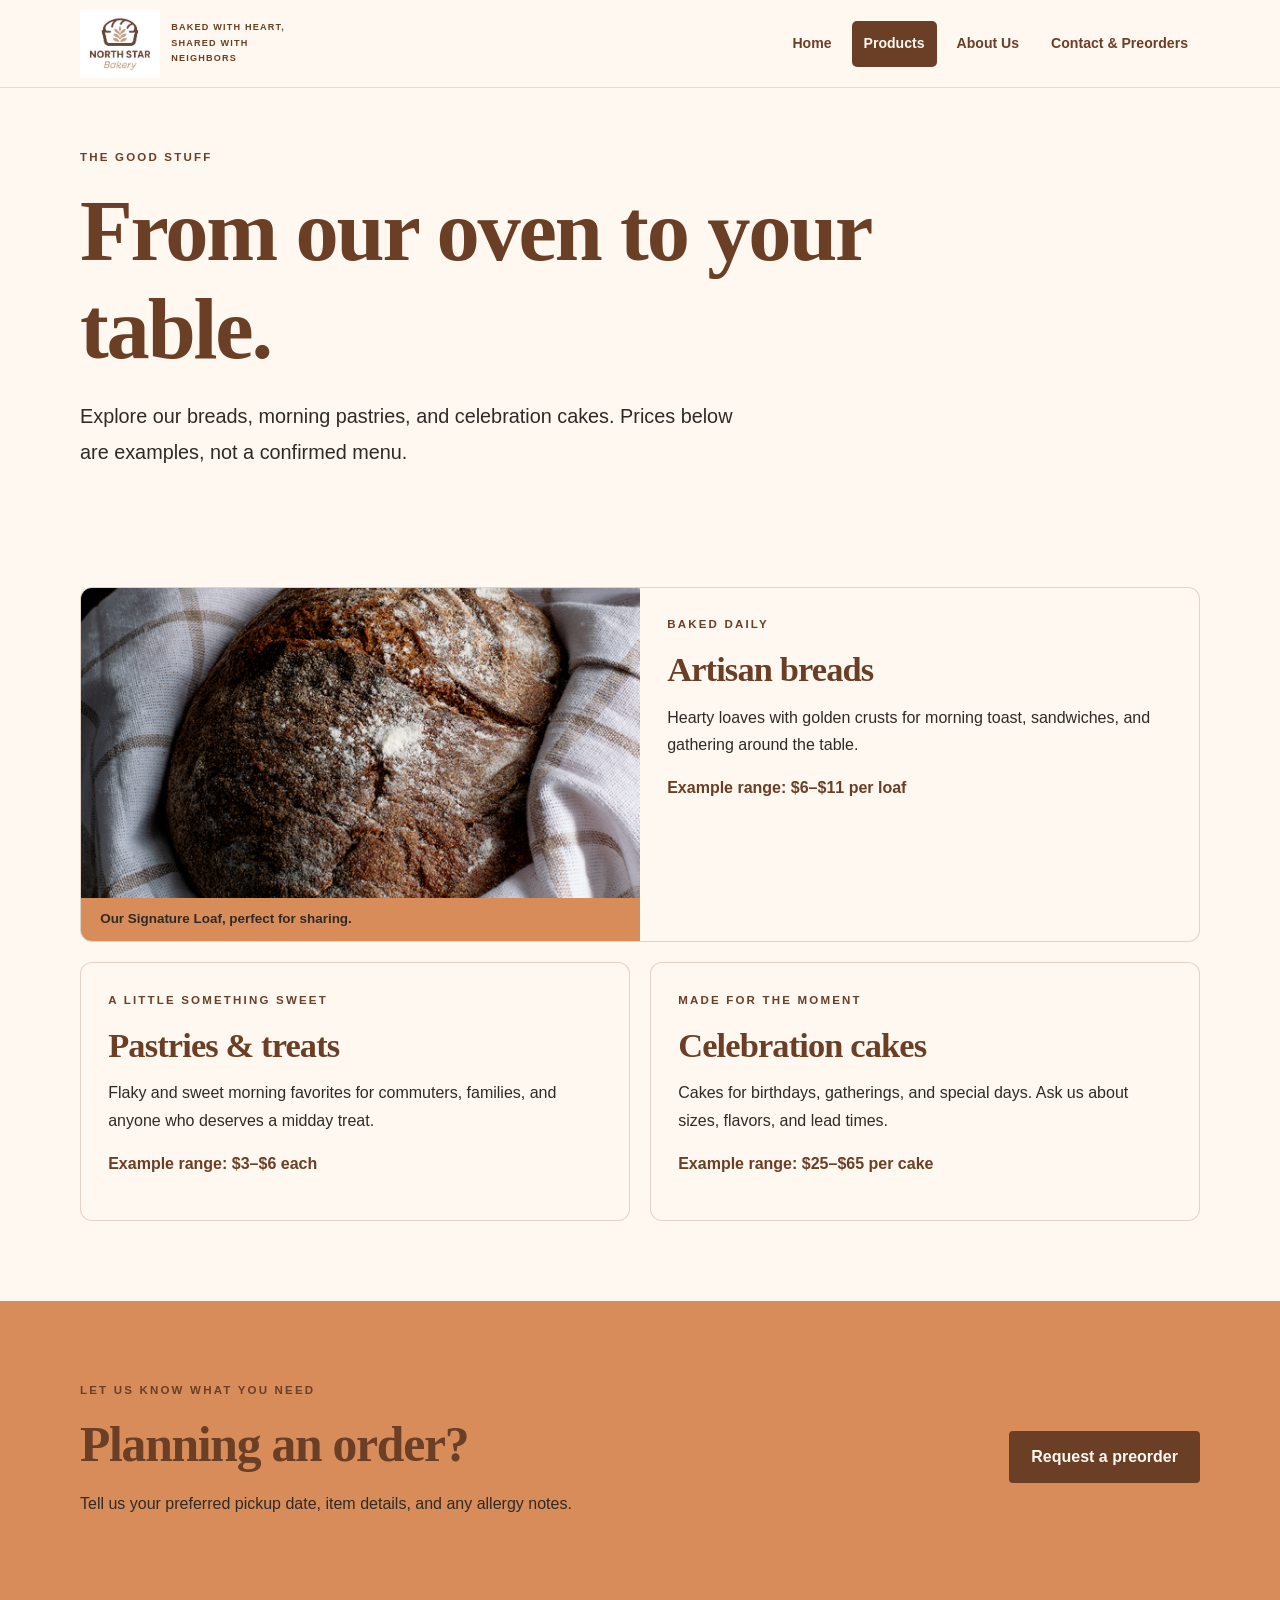
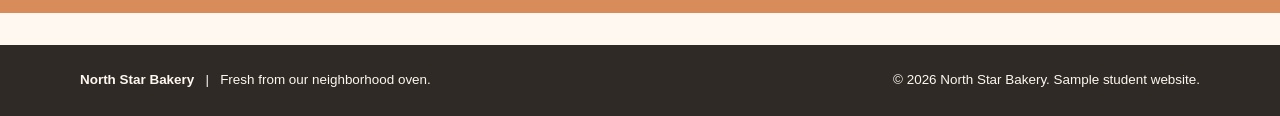
==== products.html @ dd18f6bc "Add files via upload" ====
<!DOCTYPE html>
<html lang="en">
<head>
  <meta charset="UTF-8">
  <meta name="viewport" content="width=device-width, initial-scale=1.0">
  <meta name="description" content="Explore handmade bread, pastries, and celebration cakes at North Star Bakery.">
  <title>Our Products | North Star Bakery</title>
  <link rel="stylesheet" href="styles.css">
</head>
<body>
  <a class="skip-link" href="#main-content">Skip to main content</a>
  <header class="site-header">
    <div class="shell header-inner">
      <a class="brand" href="index.html" aria-label="North Star Bakery home">
        <img src="media/bakery-logo_c.png" alt="North Star Bakery logo" width="88" height="75">
        <span class="brand-caption">BAKED WITH HEART, SHARED WITH NEIGHBORS</span>
      </a>
      <nav aria-label="Main navigation">
        <ul class="nav-list">
          <li><a href="index.html">Home</a></li>
          <li><a href="products.html" aria-current="page">Products</a></li>
          <li><a href="about.html">About Us</a></li>
          <li><a href="contact.html">Contact &amp; Preorders</a></li>
        </ul>
      </nav>
    </div>
  </header>
  <main id="main-content">
    <section class="page-hero shell">
      <p class="eyebrow">THE GOOD STUFF</p>
      <h1>From our oven to your table.</h1>
      <p class="lead narrow">Explore our breads, morning pastries, and celebration cakes. Prices below are examples, not a confirmed menu.</p>
    </section>

    <section class="section shell" aria-labelledby="products-heading">
      <h2 class="visually-hidden" id="products-heading">Bakery product categories</h2>
      <div class="product-grid">
        <article class="product-card product-feature" aria-labelledby="bread-heading">
          <figure>
            <img src="media/bakery-signature-loaf_c.png" alt="Round rustic Signature Loaf with a flour-dusted crust resting on a linen towel" width="1200" height="1200">
            <figcaption>Our Signature Loaf, perfect for sharing.</figcaption>
          </figure>
          <div class="product-content">
            <p class="eyebrow">BAKED DAILY</p>
            <h3 id="bread-heading">Artisan breads</h3>
            <p>Hearty loaves with golden crusts for morning toast, sandwiches, and gathering around the table.</p>
            <p class="price">Example range: $6–$11 per loaf</p>
          </div>
        </article>
        <article class="product-card" aria-labelledby="pastry-heading">
          <div class="product-content">
            <p class="eyebrow">A LITTLE SOMETHING SWEET</p>
            <h3 id="pastry-heading">Pastries &amp; treats</h3>
            <p>Flaky and sweet morning favorites for commuters, families, and anyone who deserves a midday treat.</p>
            <p class="price">Example range: $3–$6 each</p>
          </div>
        </article>
        <article class="product-card" aria-labelledby="cake-heading">
          <div class="product-content">
            <p class="eyebrow">MADE FOR THE MOMENT</p>
            <h3 id="cake-heading">Celebration cakes</h3>
            <p>Cakes for birthdays, gatherings, and special days. Ask us about sizes, flavors, and lead times.</p>
            <p class="price">Example range: $25–$65 per cake</p>
          </div>
        </article>
      </div>
    </section>

    <section class="section section-tint" aria-labelledby="orders-heading">
      <div class="shell callout-layout">
        <div>
          <p class="eyebrow">LET US KNOW WHAT YOU NEED</p>
          <h2 id="orders-heading">Planning an order?</h2>
          <p>Tell us your preferred pickup date, item details, and any allergy notes.</p>
        </div>
        <a class="button" href="contact.html">Request a preorder</a>
      </div>
    </section>
  </main>
  <footer class="site-footer">
    <div class="shell footer-inner">
      <p><strong>North Star Bakery</strong> &nbsp; | &nbsp; Fresh from our neighborhood oven.</p>
      <p>&copy; 2026 North Star Bakery. Sample student website.</p>
    </div>
  </footer>
</body>
</html>
---- styles.css ----
/* North Star Bakery: Touchstone 3 visual design system */
:root {
  --cream: #FFF8F0;
  --brown: #6B3E26;
  --peach: #D88C5A;
  --charcoal: #2F2A26;
  --sans: Arial, sans-serif;
  --serif: Georgia, serif;
}
*, *::before, *::after { box-sizing: border-box; }
html { scroll-behavior: smooth; }
body { margin: 0; background: var(--cream); color: var(--charcoal); font-family: var(--sans); font-size: 1rem; line-height: 1.7; }
img, video { display: block; max-width: 100%; }
a { color: var(--brown); }
a:hover { text-decoration-thickness: 2px; }
button, input, textarea { font: inherit; }
h1, h2, h3, p, figure { margin-top: 0; }
h1, h2, h3 { font-family: var(--serif); font-weight: 700; line-height: 1.13; letter-spacing: -.025em; }
h1 { font-size: clamp(2.65rem, 8vw, 5.4rem); margin-bottom: 1.3rem; }
h2 { font-size: clamp(2rem, 5vw, 3.1rem); margin-bottom: 1.1rem; }
h3 { font-size: clamp(1.45rem, 3vw, 2.15rem); margin-bottom: .9rem; }
p { margin-bottom: 1rem; }
.shell { width: min(1120px, calc(100% - 2.5rem)); margin-inline: auto; }
.skip-link { position: absolute; top: -100px; left: 1rem; z-index: 10; background: var(--brown); color: var(--cream); padding: .65rem 1rem; }
.skip-link:focus { top: 1rem; }
:focus-visible { outline: 3px solid var(--brown); outline-offset: 4px; }
.visually-hidden { position: absolute; width: 1px; height: 1px; padding: 0; margin: -1px; overflow: hidden; clip: rect(0,0,0,0); white-space: nowrap; border: 0; }
.site-header { border-bottom: 1px solid rgba(107,62,38,.15); }
.header-inner { display: flex; flex-direction: column; align-items: center; padding-block: .6rem 1rem; gap: .6rem; }
.brand { display: flex; align-items: center; flex-direction: column; gap: .15rem; text-decoration: none; color: var(--brown); text-align: center; }
.brand img { width: 88px; height: auto; }
.brand-caption { font-size: .57rem; font-weight: 700; letter-spacing: .13em; }
.nav-list { list-style: none; padding: 0; margin: 0; display: flex; flex-wrap: wrap; justify-content: center; gap: .15rem .5rem; }
.nav-list a { display: block; border-radius: 5px; padding: .55rem .6rem; font-weight: 700; font-size: .88rem; text-decoration: none; white-space: nowrap; }
.nav-list a:hover, .nav-list a[aria-current="page"] { background: var(--brown); color: var(--cream); }
.eyebrow { color: var(--brown); font-family: var(--sans); font-size: .72rem; font-weight: 800; letter-spacing: .19em; text-transform: uppercase; margin-bottom: 1rem; }
.lead { font-size: clamp(1.06rem, 2.3vw, 1.24rem); line-height: 1.8; }
.narrow { max-width: 670px; }
.hero { display: flex; flex-direction: column; padding-block: 2.5rem 3rem; gap: 2rem; }
.hero-copy { max-width: 600px; align-self: center; }
.hero h1 { color: var(--brown); }
.hero-photo { display: block; min-width: 0; align-self: stretch; }
.hero-photo img { width: 100%; height: 340px; object-fit: cover; object-position: center; border-radius: 12px; }
.action-row { display: flex; flex-wrap: wrap; align-items: center; gap: 1.2rem; margin-top: 2rem; }
.button { display: inline-block; border: 2px solid var(--brown); border-radius: 4px; padding: .8rem 1.25rem; color: var(--cream); background: var(--brown); font-weight: 700; line-height: 1.4; text-decoration: none; text-align: center; cursor: pointer; }
.button:hover { background: var(--charcoal); border-color: var(--charcoal); color: var(--cream); }
.button-outline { color: var(--brown); background: transparent; }
.button-outline:hover { color: var(--cream); }
.text-link { color: var(--brown); font-weight: 800; text-underline-offset: 5px; }
.section { padding-block: 3.5rem; }
.section-intro { max-width: 620px; margin-bottom: 2rem; }
.section-tint { background: var(--peach); }
.feature-layout, .story-layout, .callout-layout, .contact-layout, .visit-strip, .values-grid, .product-grid { display: flex; flex-direction: column; gap: 1.75rem; }
.rounded-photo { width: 100%; max-height: 460px; object-fit: cover; border-radius: 12px; }
.feature-copy { align-self: center; }
.feature-copy h3 { color: var(--brown); }
.callout-layout { align-items: flex-start; }
.callout-layout h2 { color: var(--brown); }
.visit-strip { border-bottom: 1px solid rgba(107,62,38,.18); }
.hours-block { padding: 1.2rem 1.5rem; background: var(--peach); border-radius: 8px; }
.hours-block p { margin-bottom: .25rem; }
.hours-block small { display: block; margin-top: .7rem; font-size: .78rem; }
.page-hero { padding-block: 3.7rem 1.25rem; }
.page-hero h1 { max-width: 820px; color: var(--brown); }
.product-card { border: 1px solid rgba(107,62,38,.2); border-radius: 12px; overflow: hidden; background: var(--cream); }
.product-card figure { margin: 0; }
.product-card img { width: 100%; max-height: 345px; object-fit: cover; }
.product-card figcaption { padding: .65rem 1.2rem; background: var(--peach); font-size: .84rem; font-weight: 700; }
.product-content { padding: 1.7rem; }
.product-content h3 { color: var(--brown); }
.price { font-weight: 800; color: var(--brown); }
.story-layout > div { align-self: center; }
.values-grid article { border-left: 3px solid var(--brown); padding-left: 1.2rem; }
.bakery-video { width: min(100%, 850px); background: var(--charcoal); border-radius: 12px; aspect-ratio: 16 / 9; }
.form-panel { min-width: 0; }
form { display: flex; flex-direction: column; gap: 1.2rem; }
fieldset { min-width: 0; border: 1px solid rgba(107,62,38,.35); border-radius: 8px; padding: 1.2rem; }
legend { color: var(--brown); font-weight: 800; padding-inline: .3rem; }
.form-row { display: flex; flex-direction: column; gap: 1rem; }
.field { margin-bottom: 1rem; }
.field:last-child { margin-bottom: 0; }
label:not(.radio-option), .field-label { display: block; font-weight: 700; color: var(--charcoal); margin-bottom: .4rem; }
input:not([type="radio"]), textarea { display: block; width: 100%; padding: .75rem; border: 1px solid var(--brown); background: var(--cream); border-radius: 5px; color: var(--charcoal); }
textarea { min-height: 110px; resize: vertical; }
.radio-row { display: flex; flex-wrap: wrap; gap: .4rem 1.5rem; }
.radio-option { display: flex; align-items: center; gap: .4rem; cursor: pointer; }
input[type="radio"] { accent-color: var(--brown); }
form .button { align-self: flex-start; }
.muted-note { font-size: .87rem; }
.contact-sidebar { display: flex; flex-direction: column; gap: 1.25rem; }
.info-panel { border-radius: 9px; background: var(--peach); padding: 1.65rem; }
.info-panel h2 { font-size: 1.8rem; }
address { font-style: normal; }
.hours-list { list-style: none; padding: 0; margin: 0 0 1rem; }
.hours-list li { display: flex; justify-content: space-between; flex-wrap: wrap; gap: .3rem 1rem; border-bottom: 1px solid rgba(47,42,38,.2); padding: .6rem 0; }
.site-footer { color: var(--cream); background: var(--charcoal); margin-top: 2rem; }
.footer-inner { display: flex; flex-direction: column; gap: .25rem; justify-content: space-between; padding-block: 1.5rem; }
.footer-inner p { margin: 0; font-size: .84rem; }
@media (min-width: 760px) {
  .shell { width: min(1120px, calc(100% - 4rem)); }
  .header-inner { flex-direction: row; justify-content: space-between; padding-block: .6rem; }
  .brand { flex-direction: row; gap: .7rem; text-align: left; }
  .brand img { width: 80px; }
  .brand-caption { max-width: 125px; }
  .nav-list { justify-content: flex-end; }
  .nav-list a { padding: .7rem .75rem; }
  .hero { flex-direction: row; align-items: center; padding-block: 4.5rem; gap: 3rem; }
  .hero-copy { flex: 1 1 49%; }
  .hero-photo { flex: 1 1 51%; }
  .hero-photo img { height: 465px; }
  .feature-layout, .story-layout { flex-direction: row; align-items: center; gap: 3.5rem; }
  .feature-layout > *, .story-layout > * { flex: 1 1 0; min-width: 0; }
  .feature-layout > img, .story-layout > img { width: 50%; }
  .callout-layout, .visit-strip { flex-direction: row; justify-content: space-between; align-items: center; gap: 3rem; }
  .callout-layout > div { max-width: 680px; }
  .hours-block { flex: 0 0 290px; }
  .product-grid { flex-direction: row; flex-wrap: wrap; gap: 1.25rem; align-items: stretch; }
  .product-card { flex: 1 1 calc(50% - 1.25rem); }
  .product-feature { flex-basis: 100%; display: flex; }
  .product-feature > * { width: 50%; }
  .product-feature figure { display: flex; flex-direction: column; }
  .product-feature img { height: 290px; }
  .values-grid { flex-direction: row; gap: 2rem; }
  .values-grid article { flex: 1 1 0; }
  .contact-layout { flex-direction: row; align-items: flex-start; gap: 2.5rem; }
  .form-panel { flex: 1 1 65%; }
  .contact-sidebar { flex: 1 1 35%; }
  .form-row { flex-direction: row; }
  .form-row .field { flex: 1 1 0; min-width: 0; }
  .footer-inner { flex-direction: row; align-items: center; }
}
@media (min-width: 1080px) {
  .hero-photo img { height: 535px; }
  .product-feature img { height: 310px; }
  .section { padding-block: 5rem; }
}
@media (prefers-reduced-motion: reduce) {
  html { scroll-behavior: auto; }
}
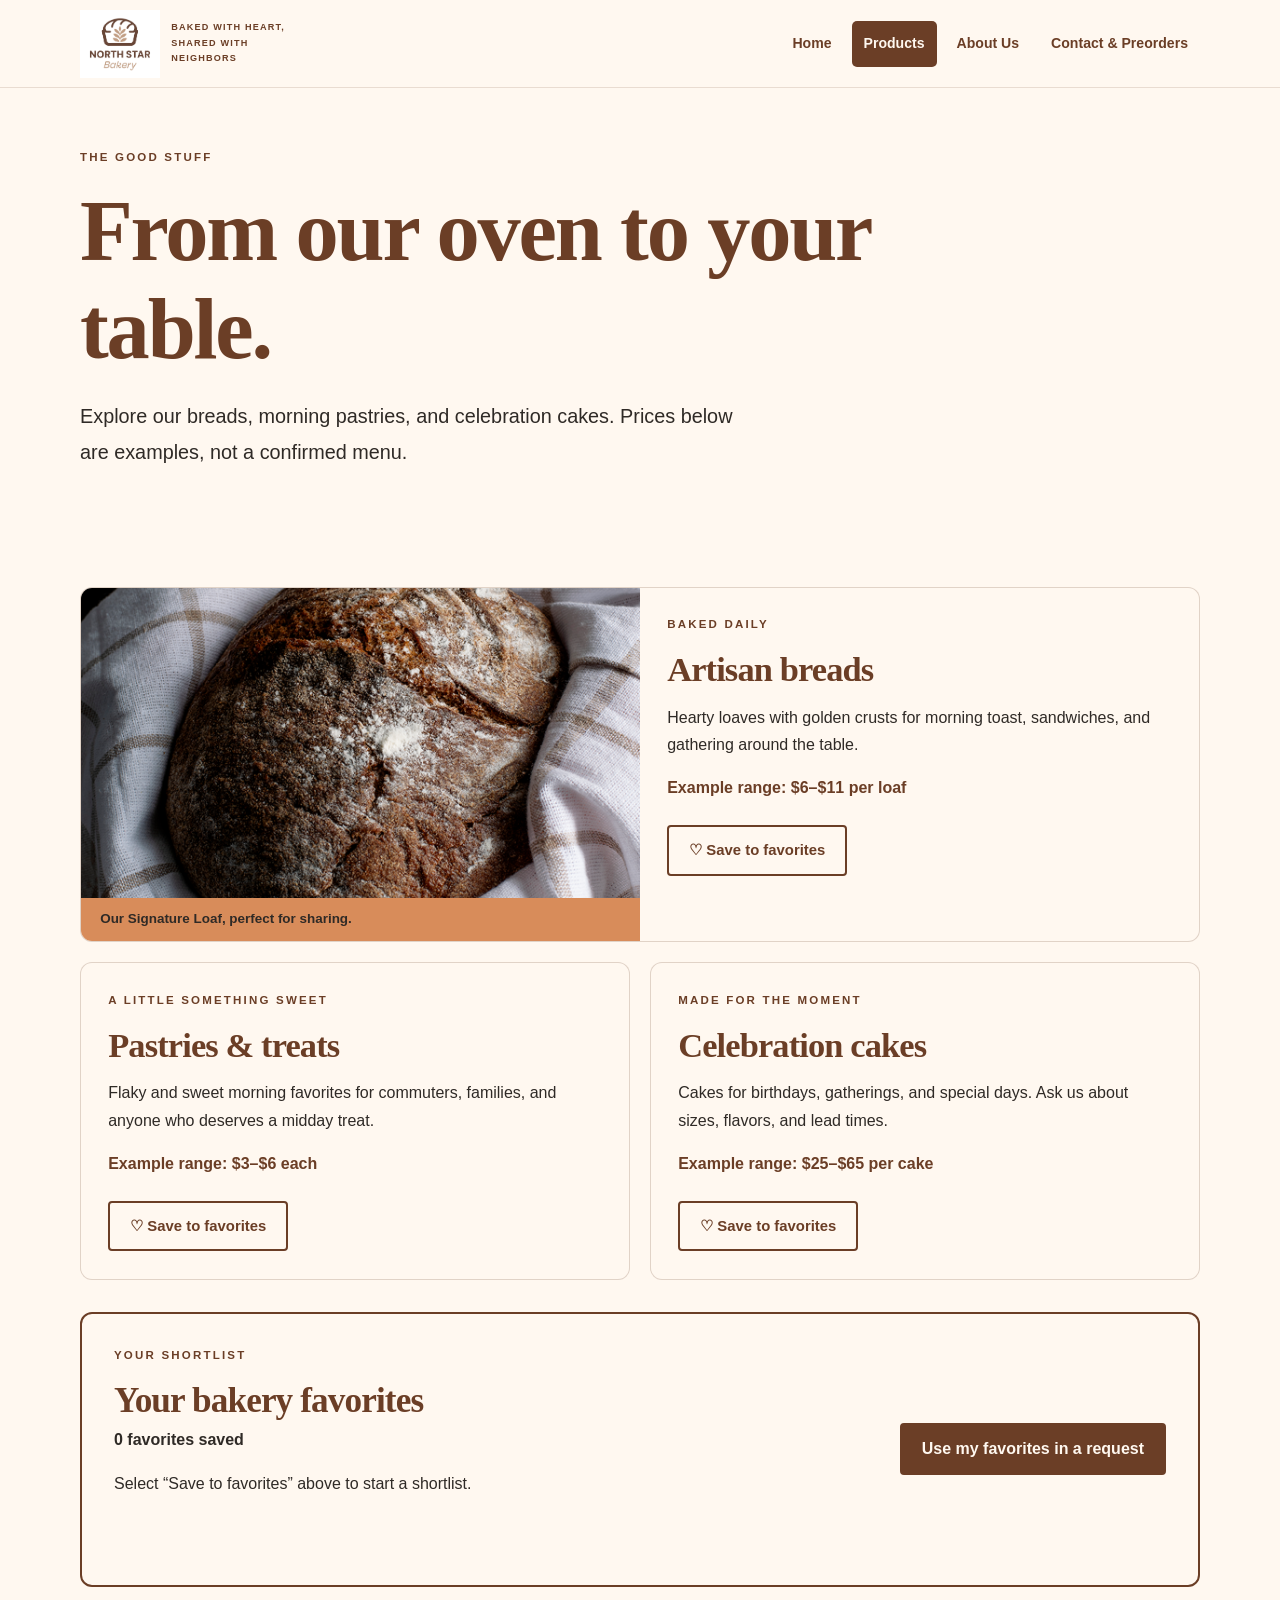
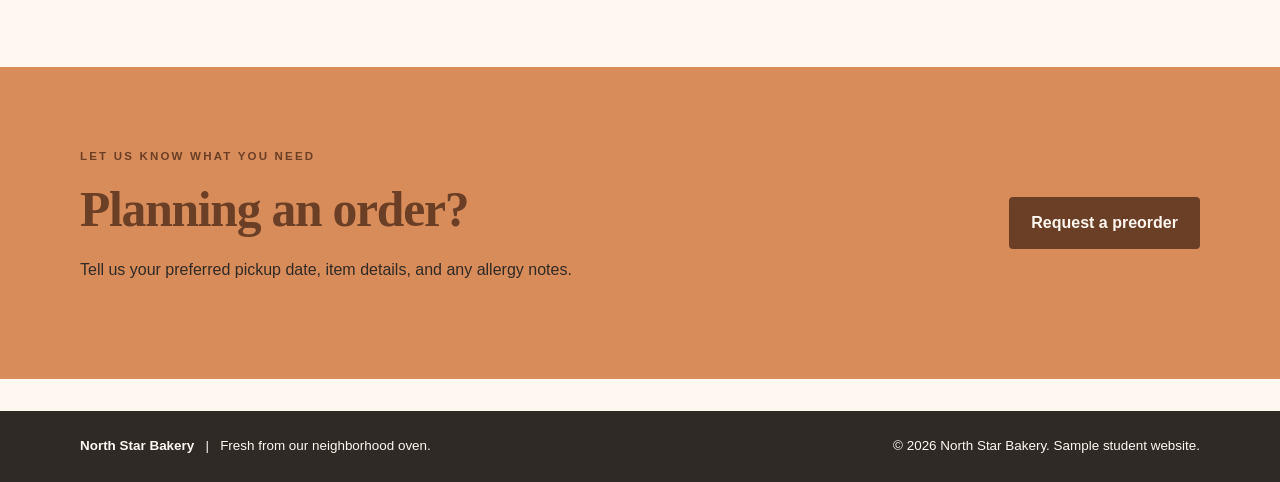
==== commit 124c5a68: "Add Touchstone 4 JavaScript features" ====
--- a/products.html
+++ b/products.html
@@ -6,6 +6,7 @@
   <meta name="description" content="Explore handmade bread, pastries, and celebration cakes at North Star Bakery.">
   <title>Our Products | North Star Bakery</title>
   <link rel="stylesheet" href="styles.css">
+  <script src="script.js" defer></script>
 </head>
 <body>
   <a class="skip-link" href="#main-content">Skip to main content</a>
@@ -45,6 +46,7 @@
             <h3 id="bread-heading">Artisan breads</h3>
             <p>Hearty loaves with golden crusts for morning toast, sandwiches, and gathering around the table.</p>
             <p class="price">Example range: $6–$11 per loaf</p>
+            <button class="button button-outline favorite-button" type="button" data-favorite-id="bread" aria-pressed="false">♡ Save to favorites</button>
           </div>
         </article>
         <article class="product-card" aria-labelledby="pastry-heading">
@@ -53,6 +55,7 @@
             <h3 id="pastry-heading">Pastries &amp; treats</h3>
             <p>Flaky and sweet morning favorites for commuters, families, and anyone who deserves a midday treat.</p>
             <p class="price">Example range: $3–$6 each</p>
+            <button class="button button-outline favorite-button" type="button" data-favorite-id="pastries" aria-pressed="false">♡ Save to favorites</button>
           </div>
         </article>
         <article class="product-card" aria-labelledby="cake-heading">
@@ -61,8 +64,20 @@
             <h3 id="cake-heading">Celebration cakes</h3>
             <p>Cakes for birthdays, gatherings, and special days. Ask us about sizes, flavors, and lead times.</p>
             <p class="price">Example range: $25–$65 per cake</p>
+            <button class="button button-outline favorite-button" type="button" data-favorite-id="cakes" aria-pressed="false">♡ Save to favorites</button>
           </div>
         </article>
+      </div>
+      <div class="saved-favorites" aria-labelledby="saved-favorites-heading">
+        <div>
+          <p class="eyebrow">YOUR SHORTLIST</p>
+          <h2 id="saved-favorites-heading">Your bakery favorites</h2>
+          <p id="favorite-count" class="saved-count">0 favorites saved</p>
+          <p id="favorites-empty">Select “Save to favorites” above to start a shortlist.</p>
+          <ul id="favorite-list" class="favorites-list"></ul>
+          <p id="favorite-feedback" class="feedback-note" role="status" aria-live="polite"></p>
+        </div>
+        <a id="favorites-preorder-link" class="button" href="contact.html" hidden>Use my favorites in a request</a>
       </div>
     </section>
 
--- a/styles.css
+++ b/styles.css
@@ -137,3 +137,26 @@
 @media (prefers-reduced-motion: reduce) {
   html { scroll-behavior: auto; }
 }
+
+/* Touchstone 4: interactive favorites, accessible validation and browser storage. */
+.favorite-button { margin-top: .5rem; font-size: .93rem; }
+.favorite-button[aria-pressed="true"] { background: var(--brown); color: var(--cream); }
+.saved-favorites { display: flex; flex-direction: column; gap: 1rem; padding: 1.6rem; border: 2px solid var(--brown); border-radius: 12px; margin-top: 2rem; }
+.saved-favorites h2 { font-size: clamp(1.7rem, 4vw, 2.2rem); color: var(--brown); margin-bottom: .35rem; }
+.saved-count { font-weight: 700; }
+.favorites-list { padding-left: 1.4rem; margin-block: .5rem 1rem; }
+.favorites-list li { margin-bottom: .3rem; }
+.feedback-note { color: var(--brown); font-weight: 700; min-height: 1.5em; }
+.saved-order-box { border: 1px solid var(--brown); border-radius: 10px; padding: 1.4rem; margin-bottom: 1.6rem; }
+.saved-order-box h3 { color: var(--brown); font-size: 1.45rem; }
+.saved-order-box .button { font-size: .88rem; }
+.button:disabled { cursor: not-allowed; opacity: .55; }
+.field-error { display: block; color: var(--brown); font-size: .88rem; font-weight: 700; min-height: 1.25em; margin-top: .2rem; }
+[aria-invalid="true"]:not([type="radio"]) { border: 2px solid var(--brown); }
+.radio-row:has(input[aria-invalid="true"]) { outline: 2px solid var(--brown); outline-offset: 4px; border-radius: 4px; }
+.form-status { font-weight: 700; min-height: 1.5em; max-width: 45rem; }
+@media (min-width: 760px) {
+  .saved-favorites { flex-direction: row; justify-content: space-between; align-items: center; padding: 2rem; }
+  .saved-favorites > div { flex: 1 1 auto; }
+  .saved-favorites .button { max-width: 270px; }
+}
